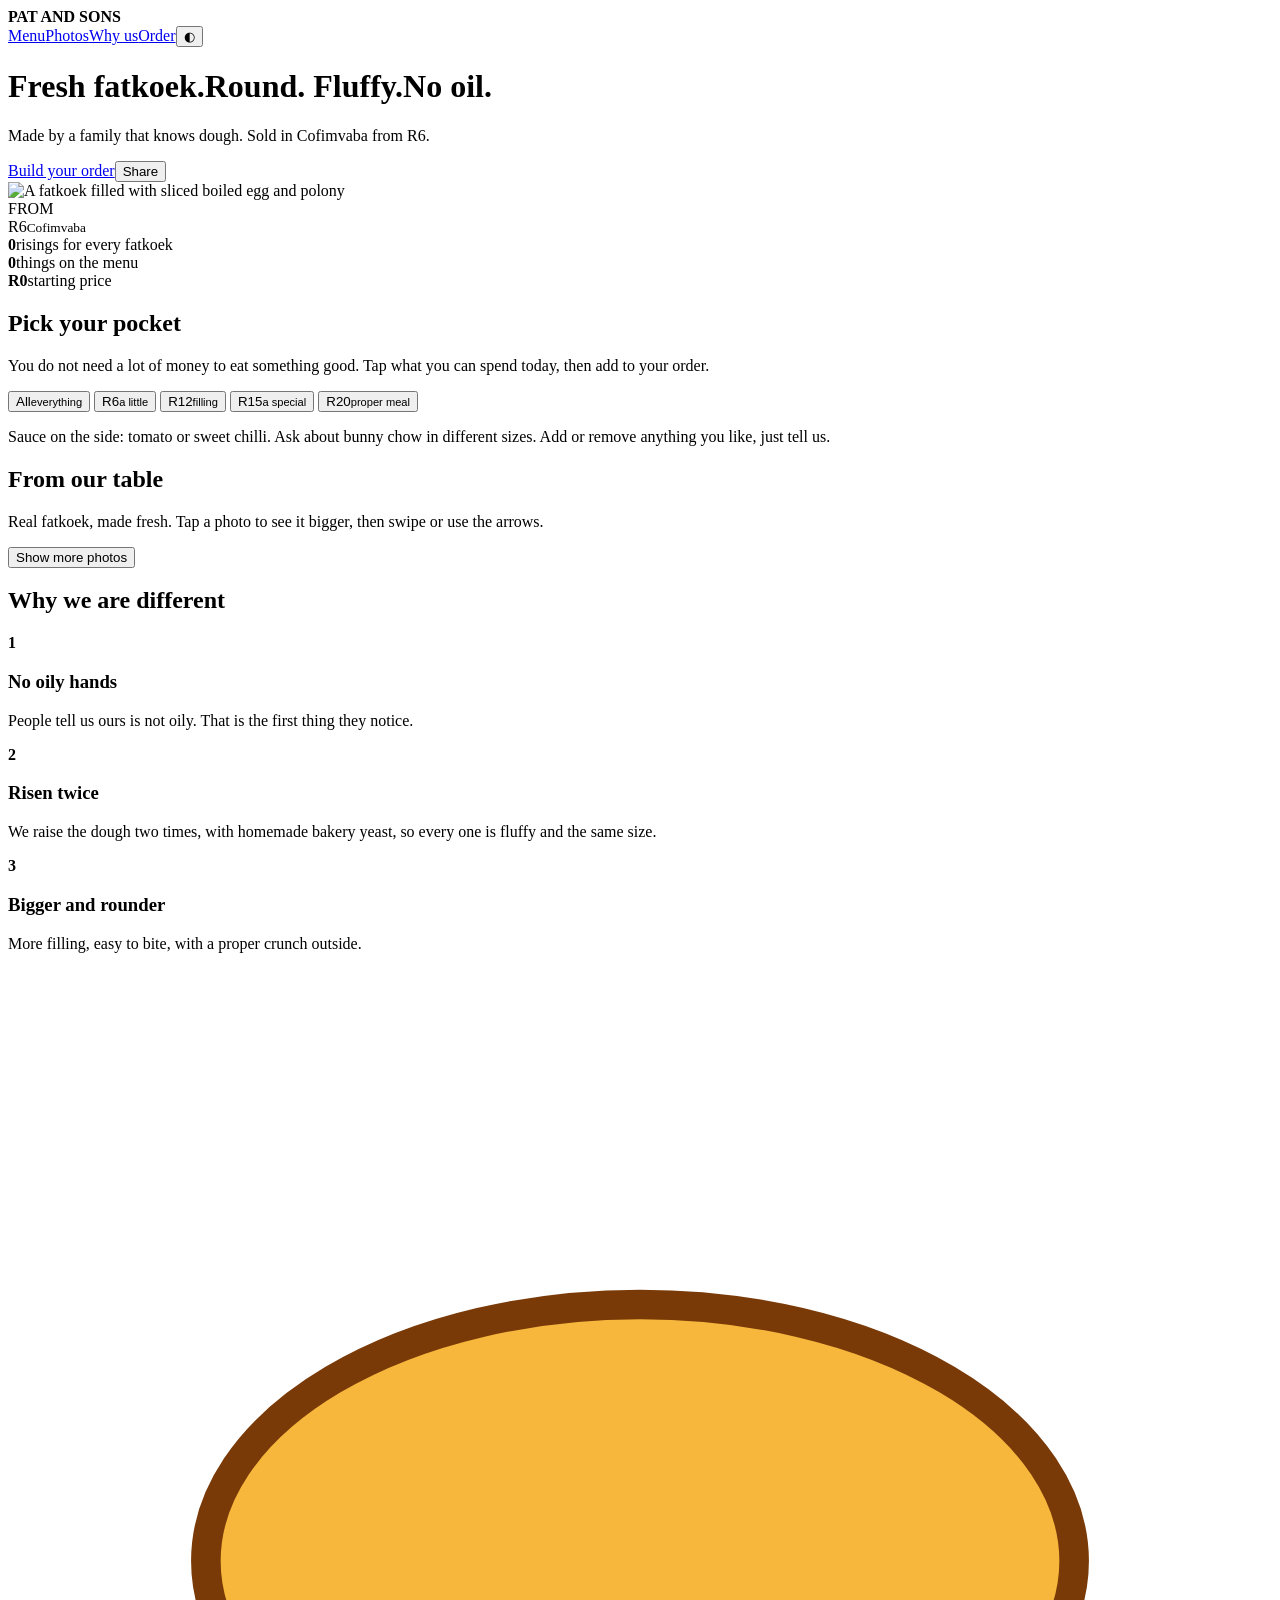
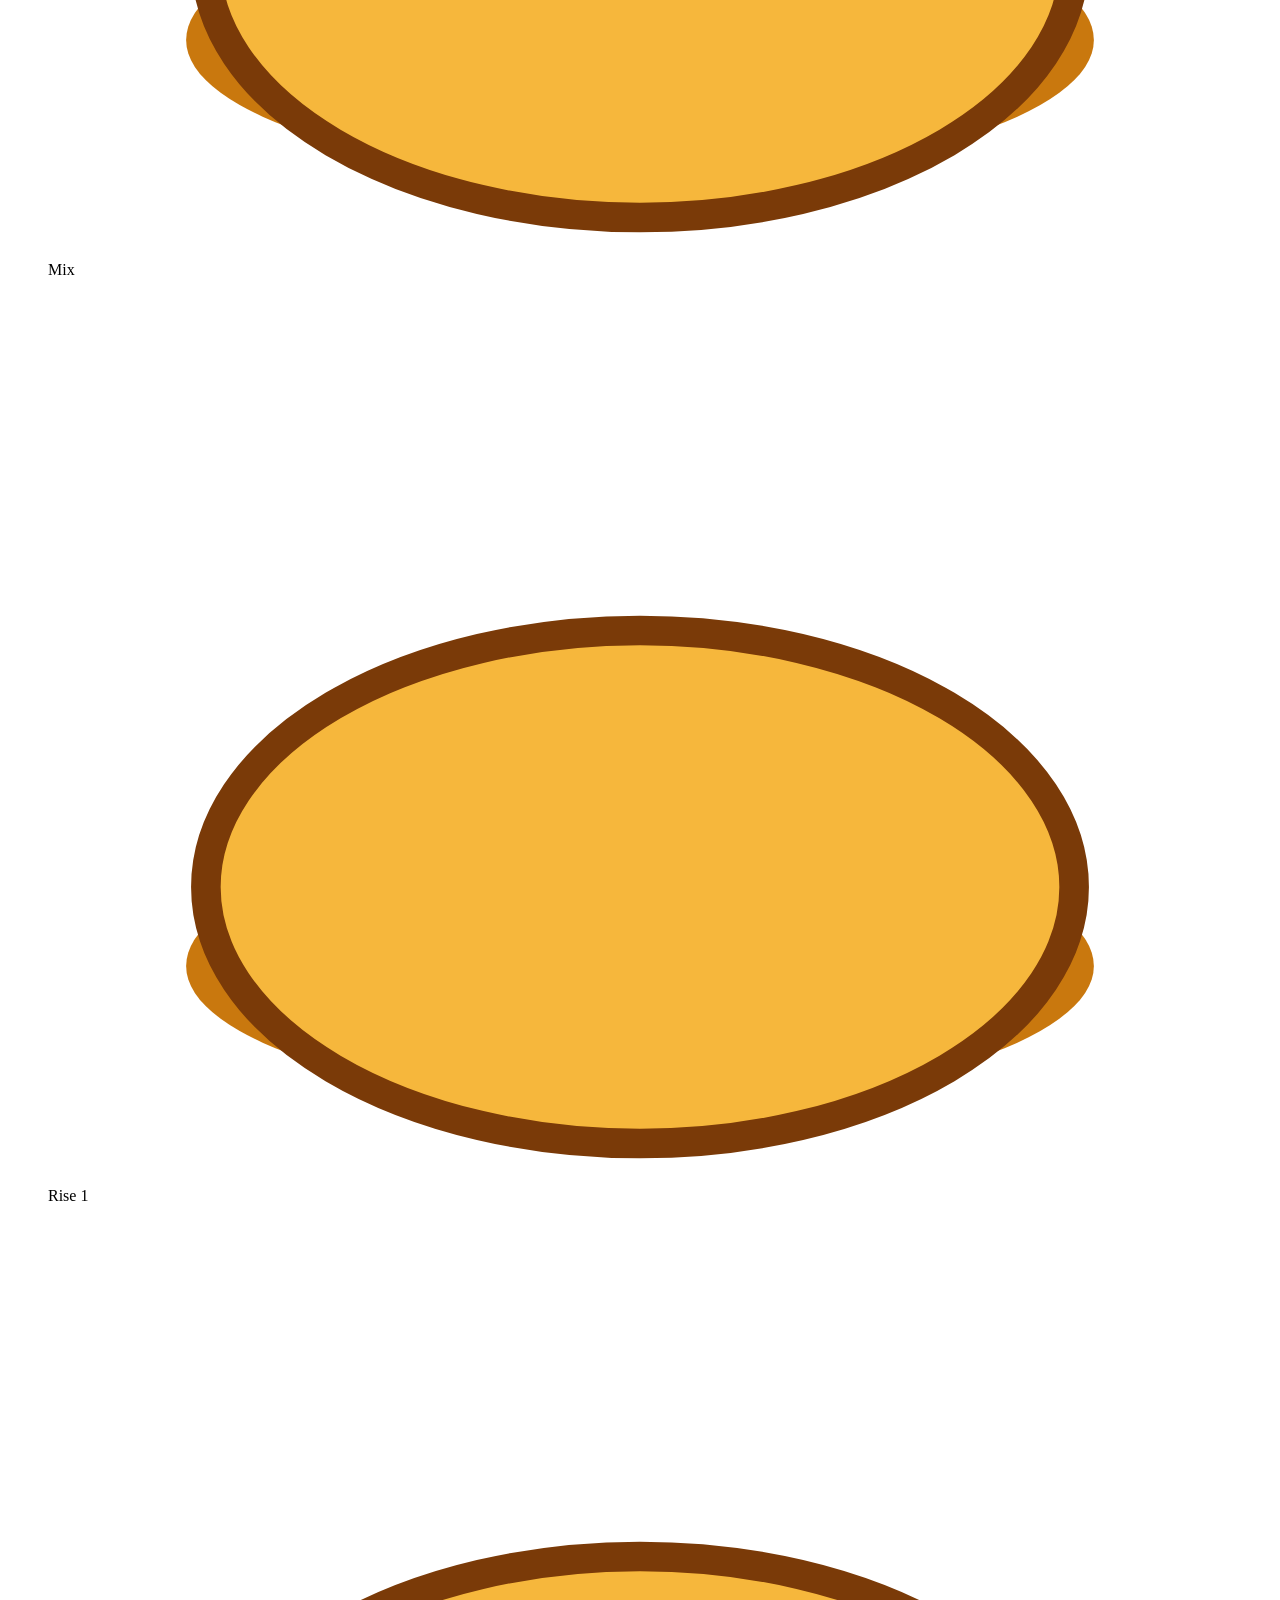
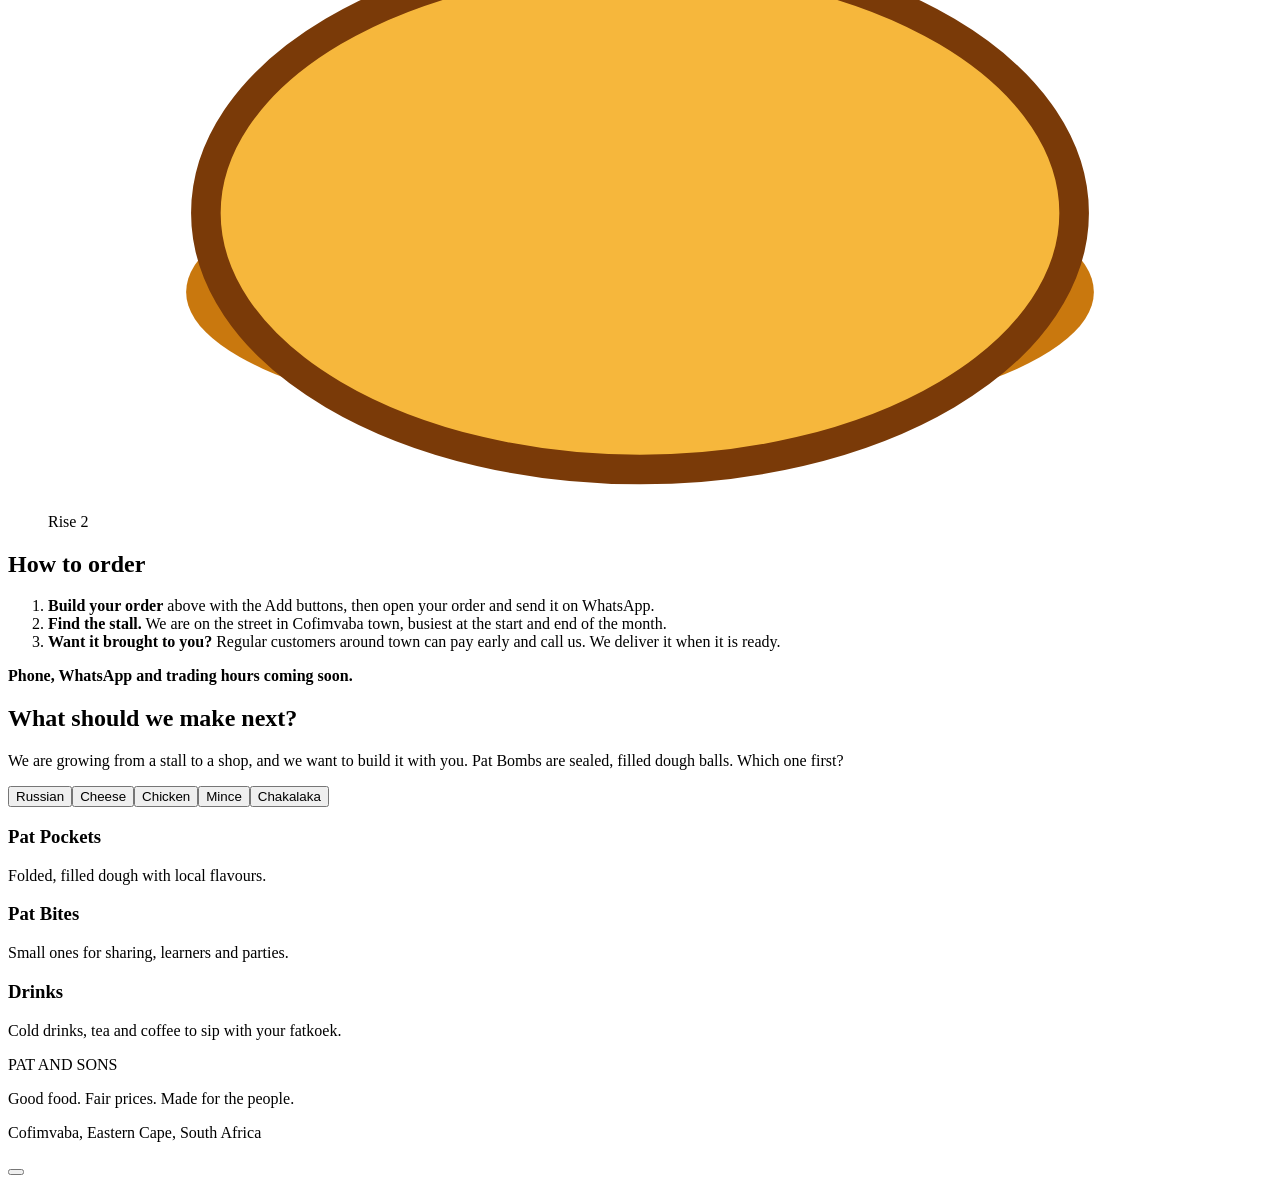
==== index.html @ b83077bb "Add files via upload" ====
<!DOCTYPE html>
<html lang="en">
<head>
<meta charset="utf-8">
<meta name="viewport" content="width=device-width, initial-scale=1">
<title>Pat and Sons | Fresh fatkoek in Cofimvaba from R6</title>
<meta name="description" content="Pat and Sons sells fresh, round, fluffy fatkoek, Pat Breakfast, Full House and Kota in Cofimvaba, Eastern Cape. Build your order and send it on WhatsApp. From R6.">
<meta name="theme-color" content="#a42d18">
<meta property="og:title" content="Pat and Sons | Fresh fatkoek in Cofimvaba">
<meta property="og:description" content="Round. Fluffy. No oil. Fatkoek from R6.">
<link rel="icon" href="favicon.svg" type="image/svg+xml">
<link rel="manifest" href="manifest.webmanifest">
<link rel="apple-touch-icon" href="icons/icon-192.png">
<link rel="preconnect" href="https://fonts.googleapis.com">
<link rel="preconnect" href="https://fonts.gstatic.com" crossorigin>
<link href="https://fonts.googleapis.com/css2?family=Archivo+Black&family=DM+Sans:wght@400;500;700&display=swap" rel="stylesheet">
<link rel="preload" as="image" href="images/menu/hero.jpg">
<link rel="stylesheet" href="css/style.css">
<script type="application/ld+json">{"@context":"https://schema.org","@type":"FoodEstablishment","name":"Pat and Sons","servesCuisine":"South African street food","address":{"@type":"PostalAddress","addressLocality":"Cofimvaba","addressRegion":"Eastern Cape","addressCountry":"ZA"}}</script>
</head>
<body>
<div class="bar" id="bar"></div>
<nav><div class="wrap"><b>PAT AND SONS</b>
<div class="links"><a href="#menu">Menu</a><a href="#photos">Photos</a><a href="#why">Why us</a><a href="#order">Order</a><button id="theme" aria-label="Switch light or dark mode" type="button">&#9680;</button></div></div><div class="ndebele"></div></nav>

<header class="hero"><div class="wrap">
<div>
<div class="badge" id="open" hidden><i></i><span></span></div>
<h1><span>Fresh fatkoek.</span><span>Round. Fluffy.</span><span>No oil.</span></h1>
<p>Made by a family that knows dough. Sold in Cofimvaba from R6.</p>
<div class="cta"><a class="btn" href="#menu">Build your order</a><button class="btn alt" id="share" type="button">Share</button></div>
</div>
<div class="shot"><div class="tilt" id="tilt"><img src="images/menu/hero.jpg" alt="A fatkoek filled with sliced boiled egg and polony" width="1100" height="495" fetchpriority="high"><div class="sticker">FROM<br>R6<small>Cofimvaba</small></div></div></div>
</div></header>

<div class="ticker" aria-hidden="true"><div id="ticker"></div></div>

<main>
<div class="wrap">
<div class="stats reveal"><div><b data-count="2">0</b><span>risings for every fatkoek</span></div><div><b data-count="8">0</b><span>things on the menu</span></div><div><b data-count="6" data-pre="R">R0</b><span>starting price</span></div></div>

<section id="menu">
<h2 class="reveal">Pick your pocket</h2>
<p class="lead reveal">You do not need a lot of money to eat something good. Tap what you can spend today, then add to your order.</p>
<div class="pocket" role="group" aria-label="Choose a budget">
<button aria-pressed="true" data-max="99">All<small>everything</small></button>
<button aria-pressed="false" data-max="6">R6<small>a little</small></button>
<button aria-pressed="false" data-max="12">R12<small>filling</small></button>
<button aria-pressed="false" data-max="15">R15<small>a special</small></button>
<button aria-pressed="false" data-max="20">R20<small>proper meal</small></button>
</div>
<div class="menu" id="menu-list"><noscript>Please turn on JavaScript to see the menu.</noscript></div>
<p class="note">Sauce on the side: tomato or sweet chilli. Ask about bunny chow in different sizes. Add or remove anything you like, just tell us.</p>
</section>

<section id="photos">
<h2 class="reveal">From our table</h2>
<p class="lead reveal">Real fatkoek, made fresh. Tap a photo to see it bigger, then swipe or use the arrows.</p>
<div class="tabs" id="tabs" role="group" aria-label="Filter photos"></div>
<div class="gal" id="gal"></div>
<button class="btn" id="more" type="button">Show more photos</button>
</section>
</div>

<div class="green"><div class="wrap"><section id="why">
<h2 class="reveal">Why we are different</h2>
<div class="why">
<div class="reveal"><b>1</b><h3>No oily hands</h3><p>People tell us ours is not oily. That is the first thing they notice.</p></div>
<div class="reveal" style="--d:.1s"><b>2</b><h3>Risen twice</h3><p>We raise the dough two times, with homemade bakery yeast, so every one is fluffy and the same size.</p></div>
<div class="reveal" style="--d:.2s"><b>3</b><h3>Bigger and rounder</h3><p>More filling, easy to bite, with a proper crunch outside.</p></div>
</div>
<div class="dough reveal" id="dough" aria-label="Dough rising twice">
<figure><svg class="d1" viewBox="0 0 120 90"><ellipse cx="60" cy="68" rx="46" ry="14" fill="#c9780e"/><ellipse class="top" cx="60" cy="60" rx="44" ry="26" fill="#f6b73c" stroke="#7a3a08" stroke-width="3"/></svg><figcaption>Mix</figcaption></figure>
<figure><svg class="d2" viewBox="0 0 120 90"><ellipse cx="60" cy="68" rx="46" ry="14" fill="#c9780e"/><ellipse class="top" cx="60" cy="60" rx="44" ry="26" fill="#f6b73c" stroke="#7a3a08" stroke-width="3"/></svg><figcaption>Rise 1</figcaption></figure>
<figure><svg class="d3" viewBox="0 0 120 90"><ellipse cx="60" cy="68" rx="46" ry="14" fill="#c9780e"/><ellipse class="top" cx="60" cy="60" rx="44" ry="26" fill="#f6b73c" stroke="#7a3a08" stroke-width="3"/></svg><figcaption>Rise 2</figcaption></figure>
</div>
</section></div></div>

<div class="wrap">
<section id="order">
<h2 class="reveal">How to order</h2>
<ol class="steps">
<li class="reveal"><div><b>Build your order</b> above with the Add buttons, then open your order and send it on WhatsApp.</div></li>
<li class="reveal" style="--d:.1s"><div><b>Find the stall.</b> We are on the street in Cofimvaba town, busiest at the start and end of the month.</div></li>
<li class="reveal" style="--d:.2s"><div><b>Want it brought to you?</b> Regular customers around town can pay early and call us. We deliver it when it is ready.</div></li>
</ol>
<div class="contact reveal" id="contact"><p><b>Phone, WhatsApp and trading hours coming soon.</b></p></div>
</section>

<section id="next">
<h2 class="reveal">What should we make next?</h2>
<p class="lead reveal">We are growing from a stall to a shop, and we want to build it with you. Pat Bombs are sealed, filled dough balls. Which one first?</p>
<div class="poll" id="poll" role="group" aria-label="Choose a Pat Bomb flavour">
<button aria-pressed="false">Russian</button><button aria-pressed="false">Cheese</button><button aria-pressed="false">Chicken</button><button aria-pressed="false">Mince</button><button aria-pressed="false">Chakalaka</button>
</div>
<div id="thanks" aria-live="polite"></div>
<div class="soon">
<div class="reveal"><h3>Pat Pockets</h3><p>Folded, filled dough with local flavours.</p></div>
<div class="reveal" style="--d:.1s"><h3>Pat Bites</h3><p>Small ones for sharing, learners and parties.</p></div>
<div class="reveal" style="--d:.2s"><h3>Drinks</h3><p>Cold drinks, tea and coffee to sip with your fatkoek.</p></div>
</div>
</section>
</div>
</main>

<div class="ndebele"></div>
<footer><div class="disp">PAT AND SONS</div><p>Good food. Fair prices. Made for the people.</p><p>Cofimvaba, Eastern Cape, South Africa</p></footer>

<button id="fab" type="button" aria-label="Open your order"></button>

<dialog id="cart"><div class="sheet" id="sheet">
<h2>Your order</h2>
<ul id="lines"></ul>
<div class="total"><span>Total</span><span id="total">R0</span></div>
<label>Your name<input id="cname" autocomplete="name"></label>
<label>Collect or delivery<select id="cmode"><option>I will collect at the stall</option><option>Please deliver (regular customers)</option></select></label>
<label>Notes (for example: no lettuce)<textarea id="cnote" rows="2"></textarea></label>
<div class="row" style="margin-top:14px"><button class="btn" id="send" type="button">Send on WhatsApp</button><button class="btn alt" id="copy" type="button">Copy order</button><button class="btn alt" id="clear" type="button">Clear</button><button class="btn alt" id="closecart" type="button">Close</button></div>
<div id="msg" aria-live="polite"></div>
</div></dialog>

<dialog id="lb" class="lb" aria-label="Photo viewer"><button class="x" id="lx" type="button" aria-label="Close">&times;</button><button class="nav p" id="lp" type="button" aria-label="Previous photo">&lsaquo;</button><button class="nav n" id="ln" type="button" aria-label="Next photo">&rsaquo;</button><figure><img id="limg" alt=""><figcaption id="lcap"></figcaption></figure></dialog>

<script src="js/data.js"></script>
<script src="js/app.js"></script>
</body>
</html>
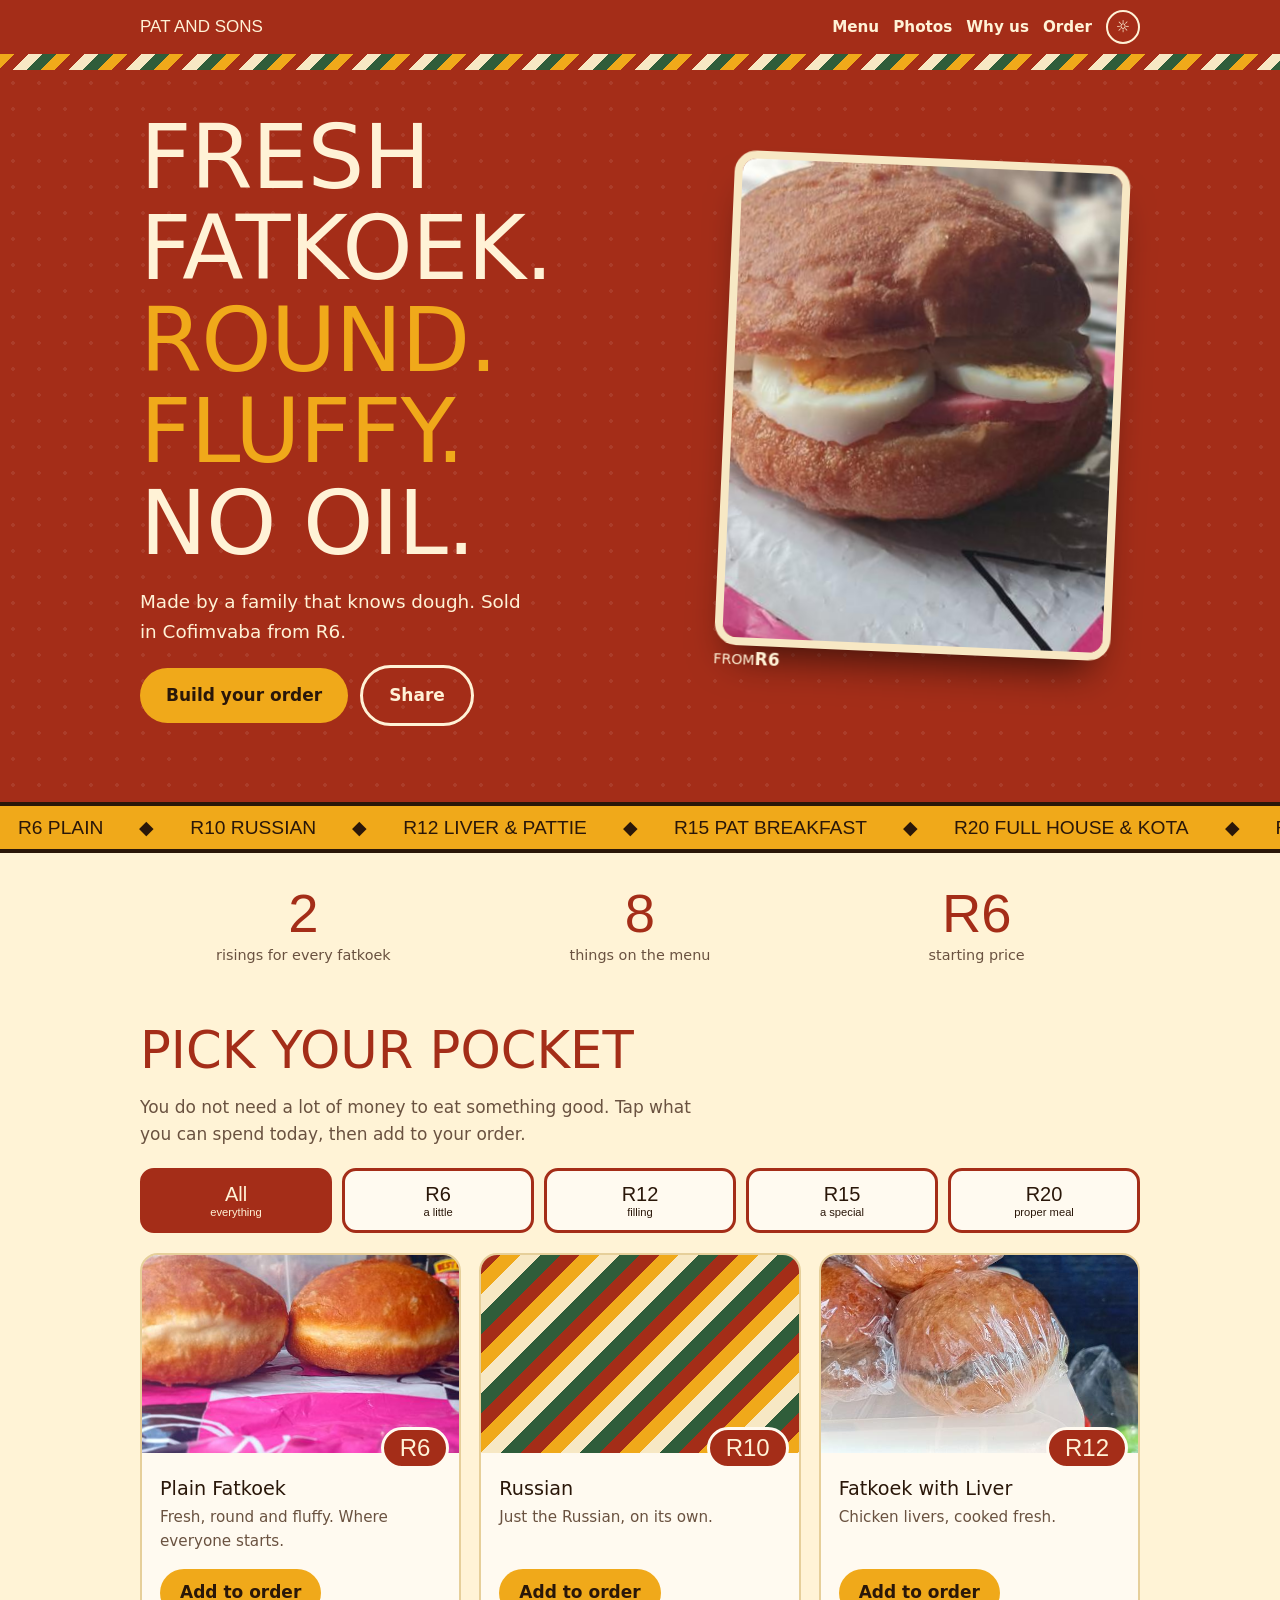
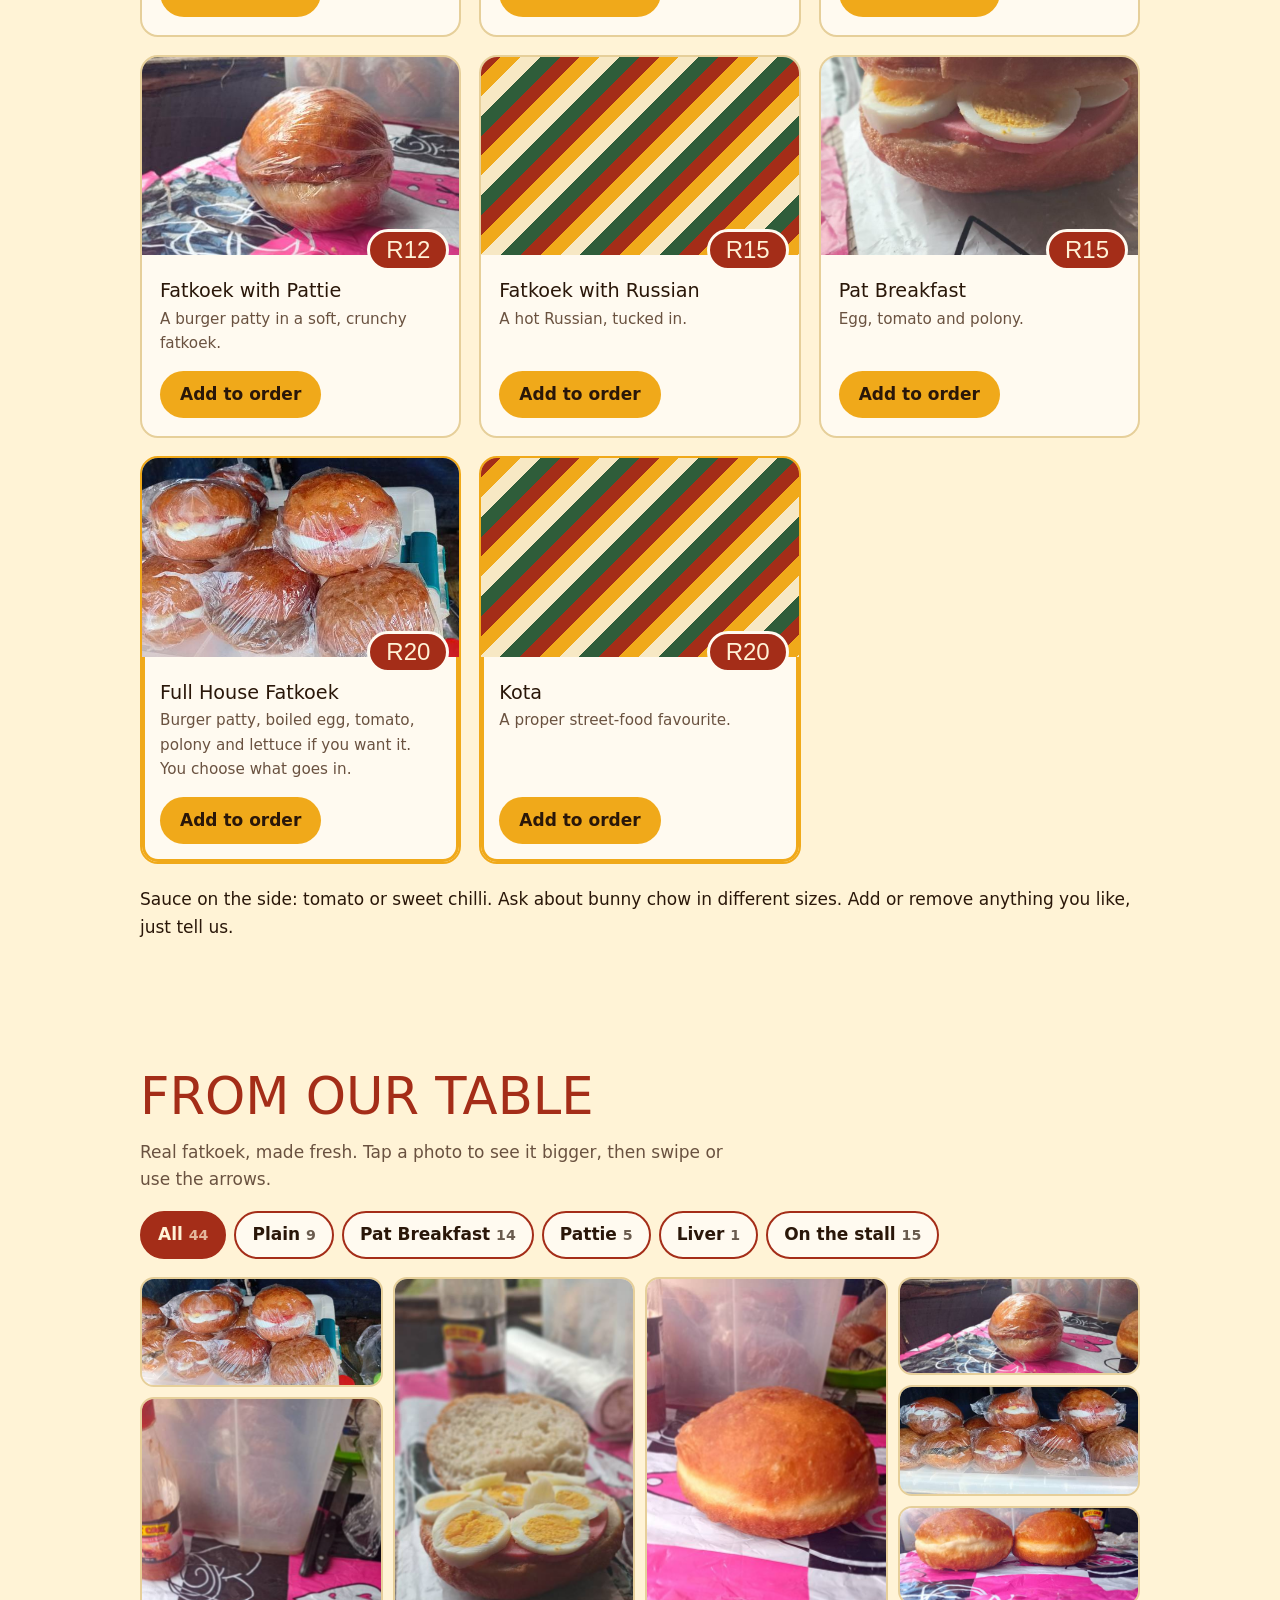
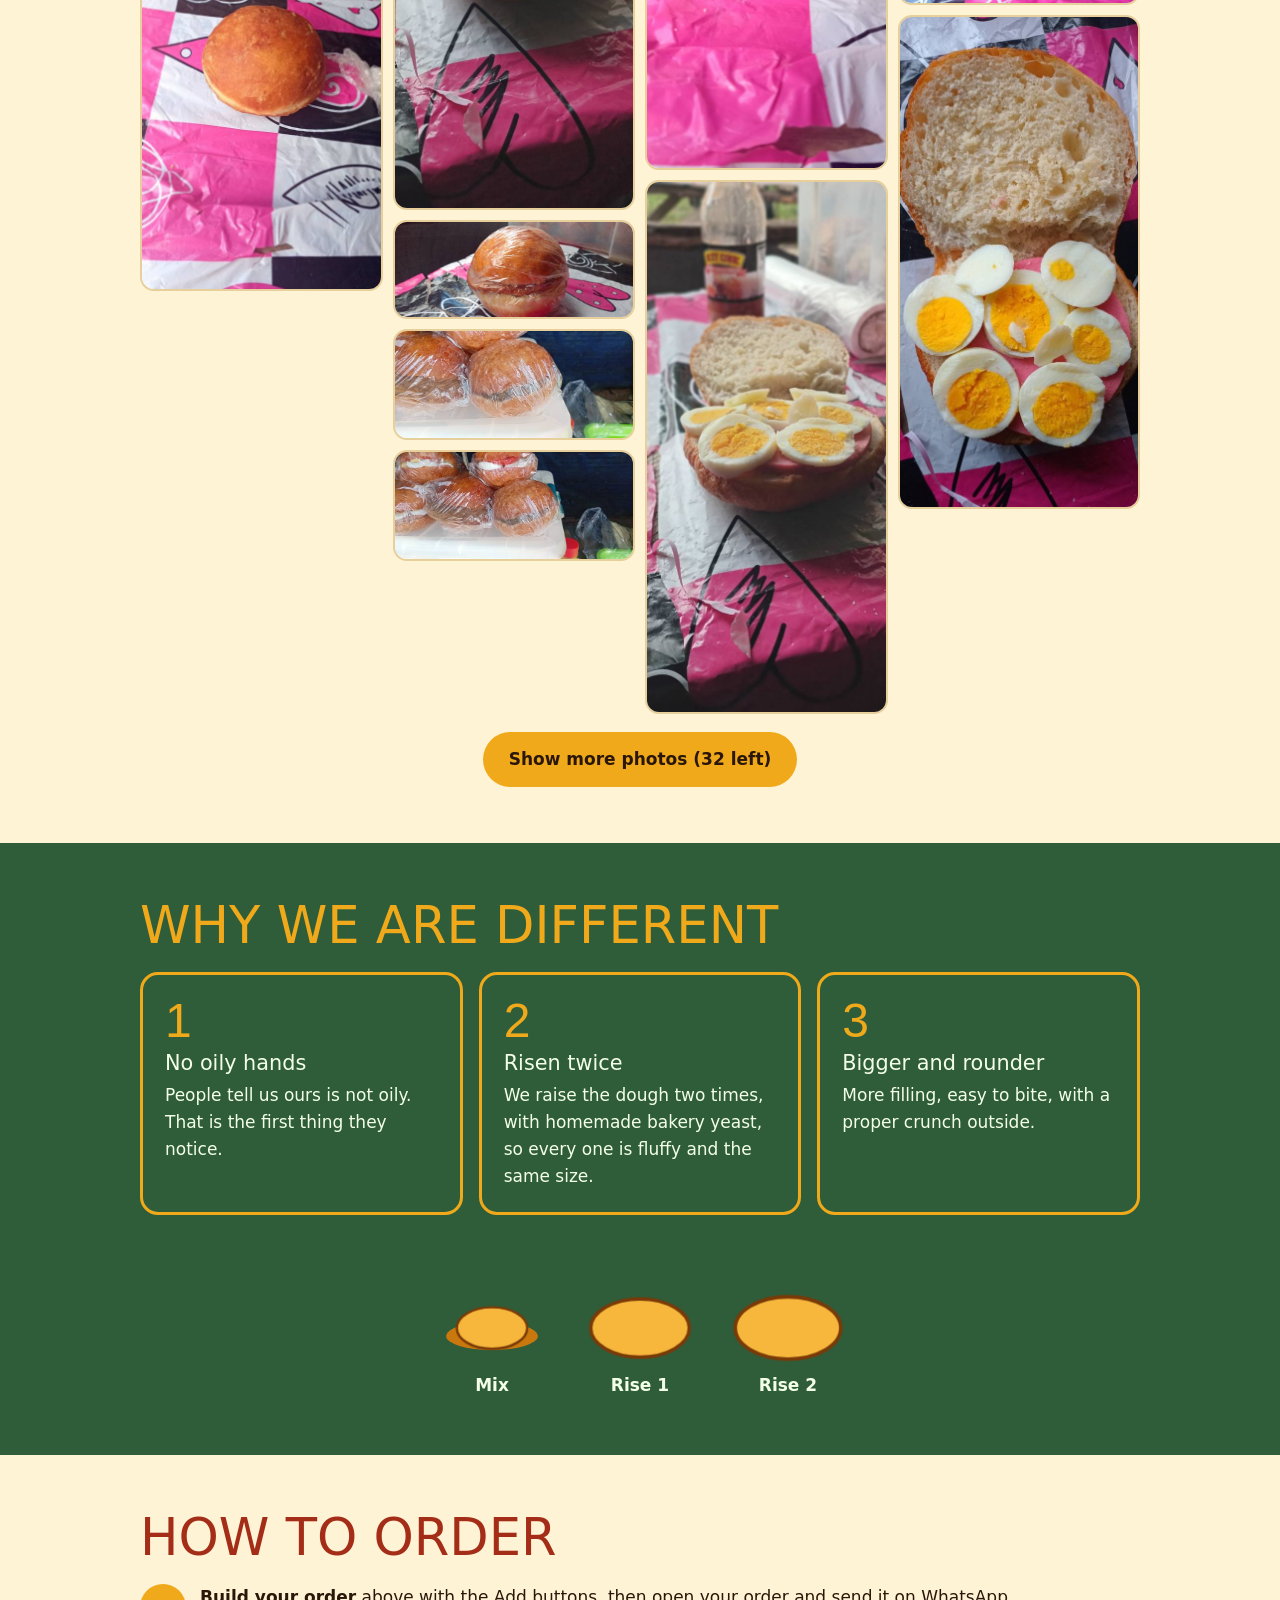
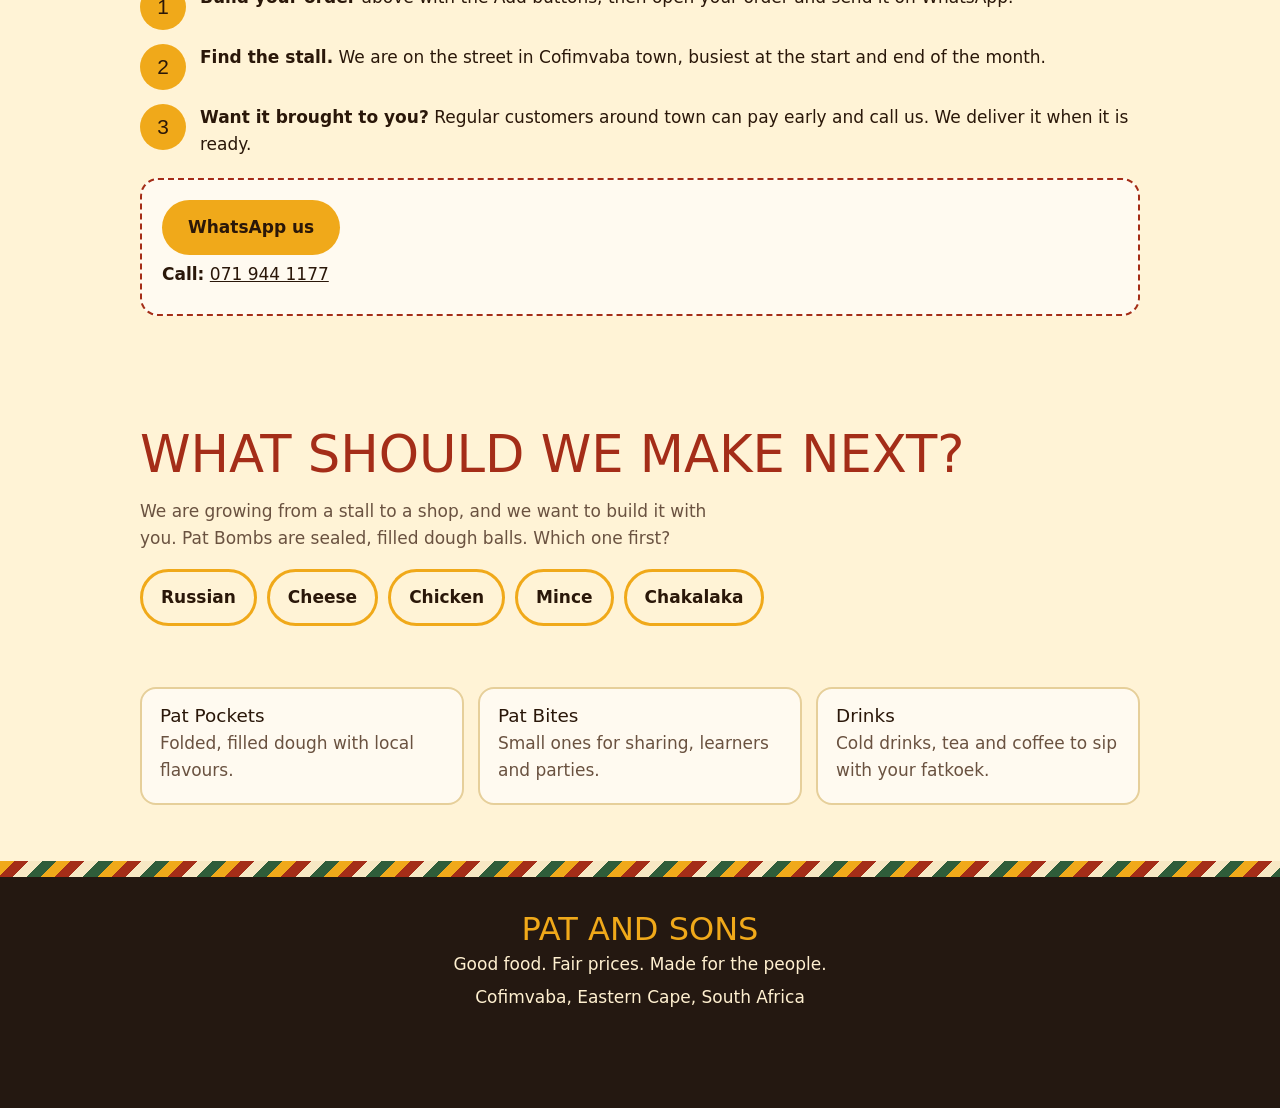
==== commit c2a24d63: "Add required name and location fields before WhatsApp order submission" ====
--- a/index.html
+++ b/index.html
@@ -21,7 +21,8 @@
 <body>
 <div class="bar" id="bar"></div>
 <nav><div class="wrap"><b>PAT AND SONS</b>
-<div class="links"><a href="#menu">Menu</a><a href="#photos">Photos</a><a href="#why">Why us</a><a href="#order">Order</a><button id="theme" aria-label="Switch light or dark mode" type="button">&#9680;</button></div></div><div class="ndebele"></div></nav>
+<div class="links"><a href="#menu">Menu</a><a href="#photos">Photos</a><a href="#why">Why us</a><a href="#order">Order</a><button id="theme" aria-label="Switch light or dark mode" type="button">&#9788;</button></div></div></nav>
+<div class="ndebele"></div>
 
 <header class="hero"><div class="wrap">
 <div>
@@ -30,14 +31,14 @@
 <p>Made by a family that knows dough. Sold in Cofimvaba from R6.</p>
 <div class="cta"><a class="btn" href="#menu">Build your order</a><button class="btn alt" id="share" type="button">Share</button></div>
 </div>
-<div class="shot"><div class="tilt" id="tilt"><img src="images/menu/hero.jpg" alt="A fatkoek filled with sliced boiled egg and polony" width="1100" height="495" fetchpriority="high"><div class="sticker">FROM<br>R6<small>Cofimvaba</small></div></div></div>
+<div class="shot"><div class="tilt" id="tilt"><img src="images/menu/hero.jpg" alt="A fatkoek filled with sliced boiled egg and polony" width="1100" height="495" fetchpriority="high"><div class="stick"><small>FROM</small><b>R6</b></div></div></div>
 </div></header>
 
 <div class="ticker" aria-hidden="true"><div id="ticker"></div></div>
 
 <main>
 <div class="wrap">
-<div class="stats reveal"><div><b data-count="2">0</b><span>risings for every fatkoek</span></div><div><b data-count="8">0</b><span>things on the menu</span></div><div><b data-count="6" data-pre="R">R0</b><span>starting price</span></div></div>
+<div class="stats reveal"><div><b data-count="2">0</b><span>risings for every fatkoek</span></div><div><b data-count="8">0</b><span>things on the menu</span></div><div><b data-count="6" data-pre="R">0</b><span>starting price</span></div></div>
 
 <section id="menu">
 <h2 class="reveal">Pick your pocket</h2>
@@ -112,7 +113,8 @@
 <h2>Your order</h2>
 <ul id="lines"></ul>
 <div class="total"><span>Total</span><span id="total">R0</span></div>
-<label>Your name<input id="cname" autocomplete="name"></label>
+<label>Your name<input id="cname" autocomplete="name" required></label>
+<label>Your location<input id="clocation" type="text" autocomplete="street-address" placeholder="Enter your delivery or collection area" required></label>
 <label>Collect or delivery<select id="cmode"><option>I will collect at the stall</option><option>Please deliver (regular customers)</option></select></label>
 <label>Notes (for example: no lettuce)<textarea id="cnote" rows="2"></textarea></label>
 <div class="row" style="margin-top:14px"><button class="btn" id="send" type="button">Send on WhatsApp</button><button class="btn alt" id="copy" type="button">Copy order</button><button class="btn alt" id="clear" type="button">Clear</button><button class="btn alt" id="closecart" type="button">Close</button></div>
--- a/css/style.css
+++ b/css/style.css
@@ -0,0 +1,165 @@
+:root{--bg:#fff3d6;--ink:#2a1709;--soft:#6a5240;--red:#a42d18;--gold:#f0a91a;--green:#2f5d3a;--card:#fffaf0;--line:#e6cf9a;--cream:#f7e8c4;--accent:var(--red)}
+@media(prefers-color-scheme:dark){:root:not([data-theme=light]){--bg:#1b110a;--ink:#fbeccb;--soft:#c9b08e;--card:#2a1a0f;--line:#4a3220;--red:#c2432b;--accent:var(--gold)}}
+:root[data-theme=dark]{--bg:#1b110a;--ink:#fbeccb;--soft:#c9b08e;--card:#2a1a0f;--line:#4a3220;--red:#c2432b;--accent:var(--gold)}
+*{box-sizing:border-box}
+html{scroll-behavior:smooth;scroll-padding-top:72px}
+body{margin:0;background:var(--bg);color:var(--ink);font:400 17px/1.6 "DM Sans",system-ui,sans-serif;overflow-x:hidden}
+h1,h2,h3,.disp{font-family:"Archivo Black","DM Sans",system-ui,sans-serif;font-weight:400;line-height:1.02;margin:0}
+a{color:inherit}img{max-width:100%;display:block}
+button{font:inherit;color:inherit}
+:focus-visible{outline:3px solid var(--gold);outline-offset:3px}
+.wrap{max-width:1040px;margin:0 auto;padding:0 20px}
+.bar{position:fixed;top:0;left:0;height:4px;width:100%;background:var(--gold);transform:scaleX(0);transform-origin:0 50%;z-index:30}
+.ndebele{height:16px;background:repeating-linear-gradient(135deg,var(--gold) 0 10px,var(--red) 10px 20px,var(--cream) 20px 30px,var(--green) 30px 40px)}
+.btn{display:inline-block;background:var(--gold);color:#2a1709;padding:14px 26px;border-radius:999px;font-weight:700;text-decoration:none;border:0;cursor:pointer;transition:transform .15s,filter .15s}
+.btn:hover{filter:brightness(1.08);transform:translateY(-2px)}.btn:active{transform:scale(.97)}
+.btn.alt{background:transparent;border:3px solid currentColor;color:inherit}
+/* nav */
+nav{position:sticky;top:0;z-index:20;background:var(--red);color:#fff2d6}
+nav .wrap{display:flex;align-items:center;justify-content:space-between;gap:10px;padding-top:10px;padding-bottom:10px;flex-wrap:wrap}
+nav b{font-family:"Archivo Black",sans-serif;font-weight:400}
+nav .links{display:flex;align-items:center;gap:14px;flex-wrap:wrap}
+nav a{text-decoration:none;font-weight:700;font-size:.95rem;position:relative}
+nav a:after{content:"";position:absolute;left:0;right:0;bottom:-3px;height:3px;background:var(--gold);transform:scaleX(0);transition:transform .25s}
+nav a:hover:after,nav a.on:after{transform:scaleX(1)}
+#theme{background:none;border:2px solid #fff2d6;border-radius:50%;width:34px;height:34px;cursor:pointer;color:#fff2d6;font-size:1rem;line-height:1}
+/* hero */
+.hero{background:var(--red);color:#fff2d6;padding:42px 0 76px;background-image:radial-gradient(rgba(255,255,255,.08) 2px,transparent 2px);background-size:26px 26px;overflow:hidden}
+.hero .wrap{display:grid;gap:40px;align-items:center}
+@media(min-width:800px){.hero .wrap{grid-template-columns:1.2fr 1fr}}
+.hero h1{font-size:clamp(2.7rem,10vw,5.6rem);text-transform:uppercase;letter-spacing:-1px}
+.hero h1 span{display:block;opacity:0;transform:translateY(40px) rotate(-2deg);animation:up .7s cubic-bezier(.2,.8,.2,1) forwards}
+.hero h1 span:nth-child(2){animation-delay:.15s;color:var(--gold)}.hero h1 span:nth-child(3){animation-delay:.3s}
+@keyframes up{to{opacity:1;transform:none}}
+.hero p{max-width:34ch;font-size:1.15rem;opacity:0;animation:up .7s .5s forwards}
+.hero .cta{opacity:0;animation:up .7s .65s forwards;display:flex;gap:12px;flex-wrap:wrap;align-items:center}
+.badge{display:inline-flex;align-items:center;gap:8px;font-weight:700;font-size:.9rem;margin-bottom:14px;background:rgba(0,0,0,.25);padding:6px 14px;border-radius:999px}
+.badge[hidden]{display:none}
+.badge i{width:10px;height:10px;border-radius:50%;background:#7bd88f;box-shadow:0 0 0 0 #7bd88f;animation:ping 1.8s infinite}
+.badge.off i{background:#e0a090;animation:none}
+@keyframes ping{70%{box-shadow:0 0 0 10px transparent}}
+.shot{position:relative;max-width:430px;margin:0 auto;perspective:900px}
+.shot .tilt{transform:rotate(2.5deg) rotateX(var(--rx,0deg)) rotateY(var(--ry,0deg));transition:transform .2s;animation:drop .9s cubic-bezier(.2,.9,.3,1.2) both}
+.shot img{width:100%;aspect-ratio:4/5;object-fit:cover;border:8px solid var(--cream);border-radius:22px;box-shadow:0 26px 40px -18px rgba(0,0,0,.65)}
+@keyframes drop{from{opacity:0;transform:translateY(-60px) rotate(-8deg)}}
+.sticker{position:absolute;right:-12px;top:-22px;width:108px;height:108px;border-radius:50%;background:var(--gold);color:#2a1709;display:grid;place-items:center;text-align:center;font:400 1.6rem/1 "Archivo Black",sans-serif;border:4px dashed var(--red);animation:wob 4s ease-in-out infinite}
+.sticker small{display:block;font:700 .7rem "DM Sans",sans-serif}
+@keyframes wob{0%,100%{transform:rotate(12deg)}50%{transform:rotate(-6deg) scale(1.06)}}
+/* ticker + stats */
+.ticker{background:var(--gold);color:#2a1709;overflow:hidden;white-space:nowrap;border-block:4px solid #2a1709}
+.ticker div{display:inline-block;padding:10px 0;animation:tick 26s linear infinite;font:400 1.2rem "Archivo Black",sans-serif}
+.ticker:hover div{animation-play-state:paused}
+.ticker span{margin:0 18px}
+@keyframes tick{to{transform:translateX(-50%)}}
+.stats{display:grid;grid-template-columns:repeat(3,1fr);gap:10px;text-align:center;padding:34px 0 0}
+.stats b{display:block;font:400 clamp(2rem,8vw,3.4rem)/1 "Archivo Black",sans-serif;color:var(--accent)}
+.stats span{font-size:.9rem;color:var(--soft)}
+section{padding:56px 0}
+h2{font-size:clamp(2rem,6.5vw,3.2rem);text-transform:uppercase;color:var(--accent);margin-bottom:12px}
+.lead{color:var(--soft);max-width:54ch}
+/* reveal */
+.reveal{opacity:0;transform:translateY(34px);transition:opacity .7s,transform .7s cubic-bezier(.2,.8,.2,1);transition-delay:var(--d,0s)}
+.reveal.in{opacity:1;transform:none}
+/* budget + menu */
+.pocket{display:flex;gap:10px;flex-wrap:wrap;margin:20px 0}
+.pocket button,.tabs button{padding:12px 6px;border-radius:14px;border:3px solid var(--red);background:var(--card);cursor:pointer;transition:transform .15s,background .2s}
+.pocket button{flex:1 1 56px;font:400 1.25rem "Archivo Black",sans-serif}
+.pocket button:hover,.tabs button:hover{transform:translateY(-2px)}
+.pocket button[aria-pressed=true],.tabs button[aria-pressed=true]{background:var(--red);color:#fff2d6}
+.pocket small{display:block;font:500 .7rem "DM Sans",sans-serif}
+.menu{display:grid;gap:18px}
+@media(min-width:640px){.menu{grid-template-columns:1fr 1fr}}
+@media(min-width:900px){.menu{grid-template-columns:repeat(3,1fr)}}
+.dish{background:var(--card);border:2px solid var(--line);border-radius:18px;overflow:hidden;display:flex;flex-direction:column;transition:transform .25s,box-shadow .25s}
+.dish:hover{transform:translateY(-6px) rotate(-.6deg);box-shadow:0 18px 30px -18px rgba(0,0,0,.5)}
+.dish.out{animation:pop .35s}
+@keyframes pop{from{opacity:0;transform:scale(.92)}}
+.dish[hidden]{display:none}
+.dish .ph{position:relative;aspect-ratio:16/10;background:var(--line);overflow:hidden}
+.dish .ph img{width:100%;height:100%;object-fit:cover;transition:transform .5s}
+.dish:hover .ph img{transform:scale(1.07)}
+.dish .ph.pat{background:repeating-linear-gradient(135deg,var(--red) 0 14px,var(--gold) 14px 28px,var(--cream) 28px 42px,var(--green) 42px 56px)}
+.tag{position:absolute;right:10px;bottom:-16px;z-index:2;background:var(--red);color:#fff2d6;border:3px solid var(--card);border-radius:999px;padding:4px 16px;font:400 1.5rem "Archivo Black",sans-serif}
+.dish .ph{overflow:visible}.dish .ph img{border-radius:0}
+.dish .imgbox{position:absolute;inset:0;overflow:hidden}
+.dish .body{padding:26px 18px 18px;display:flex;flex-direction:column;gap:6px;flex:1}
+.dish h3{font-size:1.2rem}.dish p{margin:0;color:var(--soft);font-size:.95rem;flex:1}
+.dish.star{border-color:var(--gold);box-shadow:inset 0 0 0 3px var(--gold)}
+.add{margin-top:10px;display:flex;align-items:center;justify-content:space-between;gap:8px}
+.add .btn{padding:10px 20px}
+.step{display:none;align-items:center;gap:6px}
+.step button{width:40px;height:40px;border-radius:50%;border:3px solid var(--red);background:var(--card);cursor:pointer;font:400 1.3rem "Archivo Black",sans-serif;line-height:1}
+.step output{min-width:28px;text-align:center;font:400 1.3rem "Archivo Black",sans-serif}
+.dish.has .step{display:flex}.dish.has .add .btn{display:none}
+.dish.bump{animation:bump .3s}
+@keyframes bump{50%{transform:scale(1.04)}}
+.note{margin-top:22px;font-weight:500}
+/* fab */
+#fab{position:fixed;right:16px;bottom:16px;z-index:25;background:var(--red);color:#fff2d6;border:4px solid var(--gold);border-radius:999px;padding:12px 20px;font:400 1.1rem "Archivo Black",sans-serif;cursor:pointer;display:none;box-shadow:0 12px 24px -8px rgba(0,0,0,.6)}
+#fab.show{display:block;animation:up .4s}
+#fab.bump{animation:bump .3s}
+/* gallery */
+.tabs{display:flex;gap:8px;flex-wrap:wrap;margin:18px 0}
+.tabs button{padding:8px 16px;font-weight:700;border-width:2px;border-radius:999px}
+.tabs small{opacity:.7}
+.gal{columns:2;column-gap:10px}
+@media(min-width:760px){.gal{columns:4}}
+.gal button{display:block;width:100%;padding:0;margin:0 0 10px;border:2px solid var(--line);border-radius:14px;overflow:hidden;background:var(--line);cursor:zoom-in;break-inside:avoid;opacity:0;transform:scale(.94);transition:opacity .5s,transform .5s}
+.gal button.in{opacity:1;transform:none}
+.gal img{width:100%;height:auto;transition:transform .4s}
+.gal button:hover img{transform:scale(1.06)}
+#more{display:block;margin:18px auto 0}
+/* lightbox */
+dialog{border:0;padding:0;background:transparent;max-width:100vw;max-height:100vh;width:100%;height:100%;color:#fff}
+dialog::backdrop{background:rgba(20,8,2,.92)}
+dialog[open]{display:grid;place-items:center;animation:fade .25s}
+@keyframes fade{from{opacity:0}}
+.lb img{max-height:78vh;max-width:92vw;width:auto;border-radius:14px;animation:zoom .3s}
+@keyframes zoom{from{opacity:0;transform:scale(.92)}}
+.lb figure{margin:0;text-align:center}.lb figcaption{margin-top:10px}
+.lb .x,.lb .nav{position:absolute;background:rgba(0,0,0,.5);color:#fff;border:2px solid #fff;border-radius:50%;width:46px;height:46px;font-size:1.4rem;cursor:pointer}
+.lb .x{top:14px;right:14px}.lb .p{left:10px;top:50%}.lb .n{right:10px;top:50%}
+/* why */
+.green{background:var(--green);color:#f4ffe8}.green h2{color:var(--gold)}
+.why{display:grid;gap:16px;margin-top:20px}
+@media(min-width:760px){.why{grid-template-columns:repeat(3,1fr)}}
+.why>div{border:3px solid var(--gold);border-radius:18px;padding:22px}
+.why b{display:block;font:400 3rem/1 "Archivo Black",sans-serif;color:var(--gold)}
+.why h3{font-size:1.3rem;margin:8px 0}.why p{margin:0}
+.dough{display:flex;align-items:flex-end;justify-content:center;gap:28px;margin:34px 0 0;min-height:150px;text-align:center}
+.dough figure{margin:0}.dough svg{width:120px;overflow:visible}
+.dough figcaption{font-weight:700;margin-top:6px}
+.dough .d1 ellipse.top{transform-origin:60px 60px;transform:scale(.55)}
+.dough .d2 ellipse.top{transform-origin:60px 60px;transform:scale(.8)}
+.dough .d3 ellipse.top{transform-origin:60px 60px;transform:scale(.9)}
+.dough.in .d1 ellipse.top{animation:r1 1.2s .1s both}.dough.in .d2 ellipse.top{animation:r2 1.4s .9s both}.dough.in .d3 ellipse.top{animation:r3 1.2s 2s both}
+@keyframes r1{to{transform:scale(.8)}}@keyframes r2{to{transform:scale(1.12)}}@keyframes r3{to{transform:scale(1.2)}}
+/* order */
+.steps{counter-reset:s;list-style:none;margin:20px 0;padding:0;display:grid;gap:14px}
+.steps li{counter-increment:s;display:grid;grid-template-columns:46px 1fr;gap:14px}
+.steps li:before{content:counter(s);width:46px;height:46px;border-radius:50%;background:var(--gold);color:#2a1709;display:grid;place-items:center;font:400 1.3rem "Archivo Black",sans-serif}
+.contact{background:var(--card);border:2px dashed var(--red);border-radius:18px;padding:20px}.contact p{margin:6px 0}
+/* cart dialog */
+.sheet{background:var(--card);color:var(--ink);border-radius:22px 22px 0 0;width:min(560px,100%);max-height:90vh;overflow:auto;padding:22px;align-self:end;justify-self:center;animation:slide .35s cubic-bezier(.2,.8,.2,1)}
+@keyframes slide{from{transform:translateY(60px);opacity:0}}
+.sheet h2{font-size:1.8rem}
+.sheet ul{list-style:none;padding:0;margin:14px 0}
+.sheet li{display:flex;justify-content:space-between;gap:10px;padding:8px 0;border-bottom:1px dashed var(--line)}
+.sheet label{display:block;font-weight:700;margin-top:12px}
+.sheet input,.sheet select,.sheet textarea{width:100%;font:inherit;padding:10px;border-radius:10px;border:2px solid var(--line);background:var(--bg);color:var(--ink);margin-top:4px}
+.total{display:flex;justify-content:space-between;font:400 1.5rem "Archivo Black",sans-serif;margin:14px 0}
+.sheet .row{display:flex;gap:10px;flex-wrap:wrap}
+#msg{font-weight:700;min-height:1.4em;margin-top:8px}
+/* poll + soon */
+.poll{display:flex;flex-wrap:wrap;gap:10px;margin:16px 0}
+.poll button{padding:12px 18px;border-radius:999px;border:3px solid var(--gold);background:transparent;font-weight:700;cursor:pointer;transition:transform .15s}
+.poll button:hover{transform:scale(1.06)}
+.poll button[aria-pressed=true]{background:var(--gold);color:#2a1709}
+#thanks{min-height:1.6em;font-weight:700;color:var(--accent)}
+.soon{display:grid;gap:14px;margin-top:18px}
+@media(min-width:700px){.soon{grid-template-columns:repeat(3,1fr)}}
+.soon div{background:var(--card);border:2px solid var(--line);border-radius:16px;padding:18px}
+.soon h3{font-size:1.15rem;margin-bottom:4px}.soon p{margin:0;color:var(--soft)}
+footer{background:#241811;color:#fff0d0;text-align:center;padding:36px 20px 90px}
+footer .disp{font-size:2rem;color:var(--gold)}footer p{margin:6px 0}
+@media(prefers-reduced-motion:reduce){*,*:before,*:after{animation:none!important;transition:none!important}html{scroll-behavior:auto}.reveal,.gal button,.hero h1 span,.hero p,.hero .cta{opacity:1;transform:none}}
